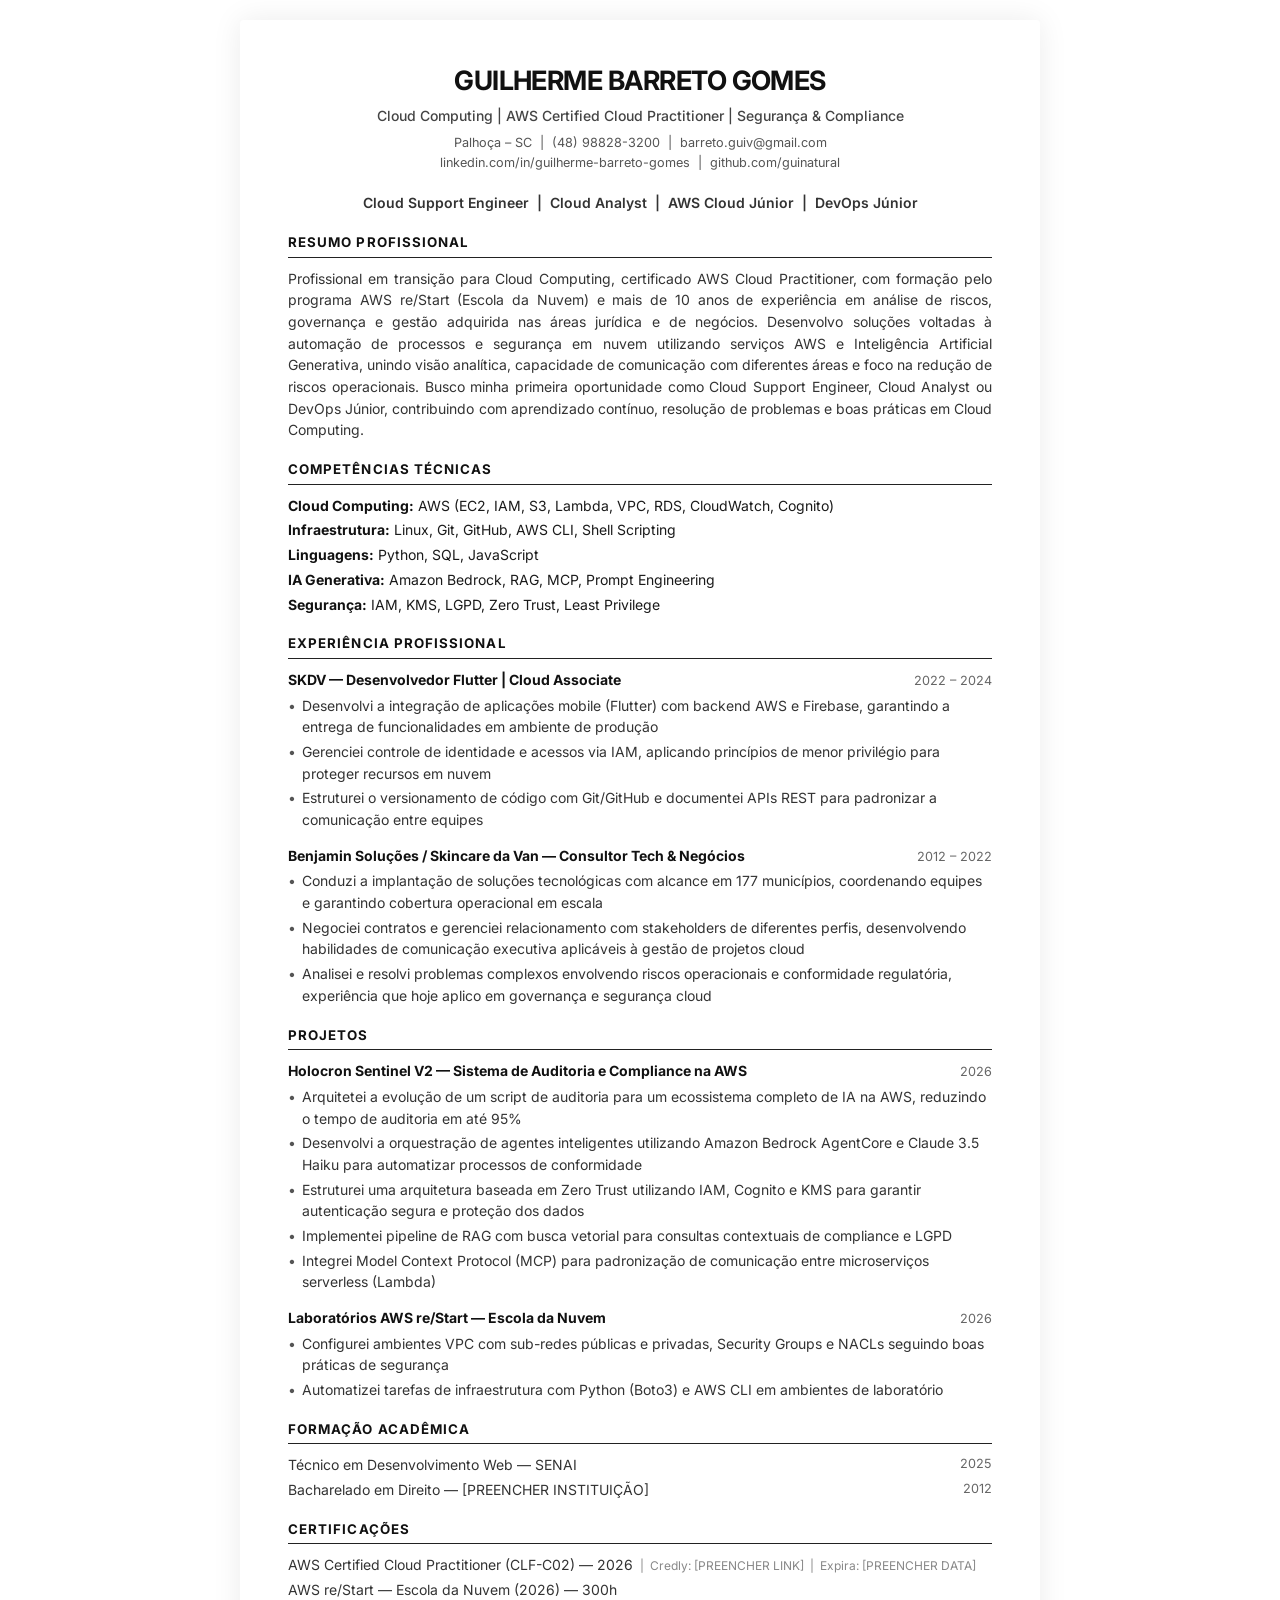
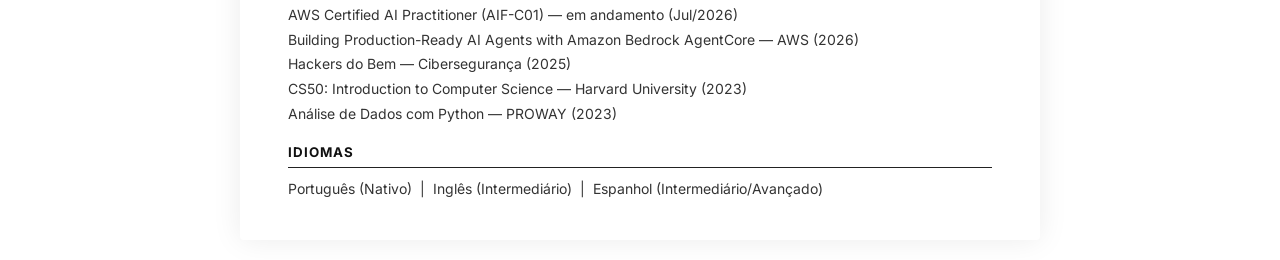
==== curriculo.html @ fcfd5087 "feat(portfolio): case Holocron, mapa de pastas e links" ====
<!DOCTYPE html>
<html lang="pt-BR">
<head>
  <meta charset="UTF-8">
  <meta name="viewport" content="width=device-width, initial-scale=1.0">
  <title>Guilherme Barreto Gomes — Currículo</title>
  <link rel="preconnect" href="https://fonts.googleapis.com">
  <link rel="preconnect" href="https://fonts.gstatic.com" crossorigin>
  <link href="https://fonts.googleapis.com/css2?family=Inter:wght@400;500;600;700&display=swap" rel="stylesheet">
  <style>
    @page {
      size: A4;
      margin: 18mm 20mm;
    }

    * {
      margin: 0;
      padding: 0;
      box-sizing: border-box;
    }

    body {
      font-family: 'Inter', 'Segoe UI', Arial, sans-serif;
      font-size: 10.5pt;
      line-height: 1.55;
      color: #1a1a1a;
      background: #fff;
      max-width: 210mm;
      margin: 0 auto;
      padding: 20mm;
    }

    /* ---- Header ---- */
    .header {
      text-align: center;
      margin-bottom: 20px;
    }

    .header h1 {
      font-size: 20pt;
      font-weight: 700;
      letter-spacing: -0.02em;
      color: #111;
      margin-bottom: 4px;
    }

    .header .subtitle {
      font-size: 10.5pt;
      font-weight: 500;
      color: #444;
      margin-bottom: 6px;
    }

    .header .contacts {
      font-size: 9.5pt;
      color: #555;
    }

    .header .contacts a {
      color: #555;
      text-decoration: none;
    }

    /* ---- Sections ---- */
    .section {
      margin-top: 18px;
    }

    .section-title {
      font-size: 10pt;
      font-weight: 700;
      text-transform: uppercase;
      letter-spacing: 0.08em;
      color: #111;
      padding-bottom: 4px;
      border-bottom: 1.5px solid #222;
      margin-bottom: 10px;
    }

    /* ---- Objective ---- */
    .objective {
      text-align: center;
      font-size: 10.5pt;
      font-weight: 600;
      color: #333;
      margin-top: 14px;
      margin-bottom: 4px;
    }

    /* ---- Summary ---- */
    .summary {
      font-size: 10.5pt;
      color: #333;
      text-align: justify;
    }

    /* ---- Skills ---- */
    .skills-list {
      list-style: none;
    }

    .skills-list li {
      margin-bottom: 3px;
      font-size: 10.5pt;
    }

    .skills-list li strong {
      color: #111;
    }

    /* ---- Experience ---- */
    .job {
      margin-bottom: 14px;
    }

    .job-header {
      display: flex;
      justify-content: space-between;
      align-items: baseline;
      margin-bottom: 4px;
    }

    .job-title {
      font-size: 10.5pt;
      font-weight: 700;
      color: #111;
    }

    .job-date {
      font-size: 9.5pt;
      color: #666;
      white-space: nowrap;
    }

    .job-bullets {
      list-style: none;
      padding-left: 0;
    }

    .job-bullets li {
      position: relative;
      padding-left: 14px;
      margin-bottom: 3px;
      font-size: 10.5pt;
      color: #333;
    }

    .job-bullets li::before {
      content: '•';
      position: absolute;
      left: 0;
      color: #555;
    }

    /* ---- Education ---- */
    .edu-item {
      display: flex;
      justify-content: space-between;
      margin-bottom: 3px;
      font-size: 10.5pt;
    }

    .edu-item .edu-name {
      color: #333;
    }

    .edu-item .edu-date {
      color: #666;
      font-size: 9.5pt;
      white-space: nowrap;
    }

    /* ---- Certifications ---- */
    .cert-item {
      margin-bottom: 3px;
      font-size: 10.5pt;
      color: #333;
    }

    .cert-item .cert-detail {
      font-size: 9pt;
      color: #888;
    }

    /* ---- Languages ---- */
    .languages {
      font-size: 10.5pt;
      color: #333;
    }

    /* Print */
    @media print {
      body {
        padding: 0;
        max-width: none;
      }
    }

    /* Screen preview padding */
    @media screen {
      body {
        padding: 40px 48px;
        max-width: 800px;
        box-shadow: 0 0 30px rgba(0,0,0,0.08);
        margin: 20px auto;
        border-radius: 4px;
      }
    }
  </style>
</head>
<body>

  <!-- HEADER -->
  <div class="header">
    <h1>GUILHERME BARRETO GOMES</h1>
    <div class="subtitle">Cloud Computing | AWS Certified Cloud Practitioner | Segurança & Compliance</div>
    <div class="contacts">
      Palhoça – SC &nbsp;|&nbsp; (48) 98828-3200 &nbsp;|&nbsp; barreto.guiv@gmail.com<br>
      <a href="https://www.linkedin.com/in/guilherme-barreto-gomes/">linkedin.com/in/guilherme-barreto-gomes</a> &nbsp;|&nbsp;
      <a href="https://github.com/guinatural">github.com/guinatural</a>
    </div>
  </div>

  <!-- OBJETIVO PROFISSIONAL -->
  <div class="objective">
    Cloud Support Engineer &nbsp;|&nbsp; Cloud Analyst &nbsp;|&nbsp; AWS Cloud Júnior &nbsp;|&nbsp; DevOps Júnior
  </div>

  <!-- RESUMO PROFISSIONAL -->
  <div class="section">
    <div class="section-title">Resumo Profissional</div>
    <p class="summary">
      Profissional em transição para Cloud Computing, certificado AWS Cloud Practitioner, com formação pelo programa AWS re/Start (Escola da Nuvem) e mais de 10 anos de experiência em análise de riscos, governança e gestão adquirida nas áreas jurídica e de negócios. Desenvolvo soluções voltadas à automação de processos e segurança em nuvem utilizando serviços AWS e Inteligência Artificial Generativa, unindo visão analítica, capacidade de comunicação com diferentes áreas e foco na redução de riscos operacionais. Busco minha primeira oportunidade como Cloud Support Engineer, Cloud Analyst ou DevOps Júnior, contribuindo com aprendizado contínuo, resolução de problemas e boas práticas em Cloud Computing.
    </p>
  </div>

  <!-- COMPETÊNCIAS TÉCNICAS -->
  <div class="section">
    <div class="section-title">Competências Técnicas</div>
    <ul class="skills-list">
      <li><strong>Cloud Computing:</strong> AWS (EC2, IAM, S3, Lambda, VPC, RDS, CloudWatch, Cognito)</li>
      <li><strong>Infraestrutura:</strong> Linux, Git, GitHub, AWS CLI, Shell Scripting</li>
      <li><strong>Linguagens:</strong> Python, SQL, JavaScript</li>
      <li><strong>IA Generativa:</strong> Amazon Bedrock, RAG, MCP, Prompt Engineering</li>
      <li><strong>Segurança:</strong> IAM, KMS, LGPD, Zero Trust, Least Privilege</li>
    </ul>
  </div>

  <!-- EXPERIÊNCIA PROFISSIONAL -->
  <div class="section">
    <div class="section-title">Experiência Profissional</div>

    <div class="job">
      <div class="job-header">
        <span class="job-title">SKDV — Desenvolvedor Flutter | Cloud Associate</span>
        <span class="job-date">2022 – 2024</span>
      </div>
      <ul class="job-bullets">
        <li>Desenvolvi a integração de aplicações mobile (Flutter) com backend AWS e Firebase, garantindo a entrega de funcionalidades em ambiente de produção</li>
        <li>Gerenciei controle de identidade e acessos via IAM, aplicando princípios de menor privilégio para proteger recursos em nuvem</li>
        <li>Estruturei o versionamento de código com Git/GitHub e documentei APIs REST para padronizar a comunicação entre equipes</li>
      </ul>
    </div>

    <div class="job">
      <div class="job-header">
        <span class="job-title">Benjamin Soluções / Skincare da Van — Consultor Tech & Negócios</span>
        <span class="job-date">2012 – 2022</span>
      </div>
      <ul class="job-bullets">
        <li>Conduzi a implantação de soluções tecnológicas com alcance em 177 municípios, coordenando equipes e garantindo cobertura operacional em escala</li>
        <li>Negociei contratos e gerenciei relacionamento com stakeholders de diferentes perfis, desenvolvendo habilidades de comunicação executiva aplicáveis à gestão de projetos cloud</li>
        <li>Analisei e resolvi problemas complexos envolvendo riscos operacionais e conformidade regulatória, experiência que hoje aplico em governança e segurança cloud</li>
      </ul>
    </div>
  </div>

  <!-- PROJETOS -->
  <div class="section">
    <div class="section-title">Projetos</div>

    <div class="job">
      <div class="job-header">
        <span class="job-title">Holocron Sentinel V2 — Sistema de Auditoria e Compliance na AWS</span>
        <span class="job-date">2026</span>
      </div>
      <ul class="job-bullets">
        <li>Arquitetei a evolução de um script de auditoria para um ecossistema completo de IA na AWS, reduzindo o tempo de auditoria em até 95%</li>
        <li>Desenvolvi a orquestração de agentes inteligentes utilizando Amazon Bedrock AgentCore e Claude 3.5 Haiku para automatizar processos de conformidade</li>
        <li>Estruturei uma arquitetura baseada em Zero Trust utilizando IAM, Cognito e KMS para garantir autenticação segura e proteção dos dados</li>
        <li>Implementei pipeline de RAG com busca vetorial para consultas contextuais de compliance e LGPD</li>
        <li>Integrei Model Context Protocol (MCP) para padronização de comunicação entre microserviços serverless (Lambda)</li>
      </ul>
    </div>

    <div class="job">
      <div class="job-header">
        <span class="job-title">Laboratórios AWS re/Start — Escola da Nuvem</span>
        <span class="job-date">2026</span>
      </div>
      <ul class="job-bullets">
        <li>Configurei ambientes VPC com sub-redes públicas e privadas, Security Groups e NACLs seguindo boas práticas de segurança</li>
        <li>Automatizei tarefas de infraestrutura com Python (Boto3) e AWS CLI em ambientes de laboratório</li>
      </ul>
    </div>
  </div>

  <!-- FORMAÇÃO ACADÊMICA -->
  <div class="section">
    <div class="section-title">Formação Acadêmica</div>
    <div class="edu-item">
      <span class="edu-name">Técnico em Desenvolvimento Web — SENAI</span>
      <span class="edu-date">2025</span>
    </div>
    <div class="edu-item">
      <span class="edu-name">Bacharelado em Direito — [PREENCHER INSTITUIÇÃO]</span>
      <span class="edu-date">2012</span>
    </div>
  </div>

  <!-- CERTIFICAÇÕES -->
  <div class="section">
    <div class="section-title">Certificações</div>
    <div class="cert-item">
      AWS Certified Cloud Practitioner (CLF-C02) — 2026
      <span class="cert-detail">&nbsp;|&nbsp; Credly: [PREENCHER LINK] &nbsp;|&nbsp; Expira: [PREENCHER DATA]</span>
    </div>
    <div class="cert-item">AWS re/Start — Escola da Nuvem (2026) — 300h</div>
    <div class="cert-item">AWS Certified AI Practitioner (AIF-C01) — em andamento (Jul/2026)</div>
    <div class="cert-item">Building Production-Ready AI Agents with Amazon Bedrock AgentCore — AWS (2026)</div>
    <div class="cert-item">Hackers do Bem — Cibersegurança (2025)</div>
    <div class="cert-item">CS50: Introduction to Computer Science — Harvard University (2023)</div>
    <div class="cert-item">Análise de Dados com Python — PROWAY (2023)</div>
  </div>

  <!-- IDIOMAS -->
  <div class="section">
    <div class="section-title">Idiomas</div>
    <p class="languages">Português (Nativo) &nbsp;|&nbsp; Inglês (Intermediário) &nbsp;|&nbsp; Espanhol (Intermediário/Avançado)</p>
  </div>

</body>
</html>
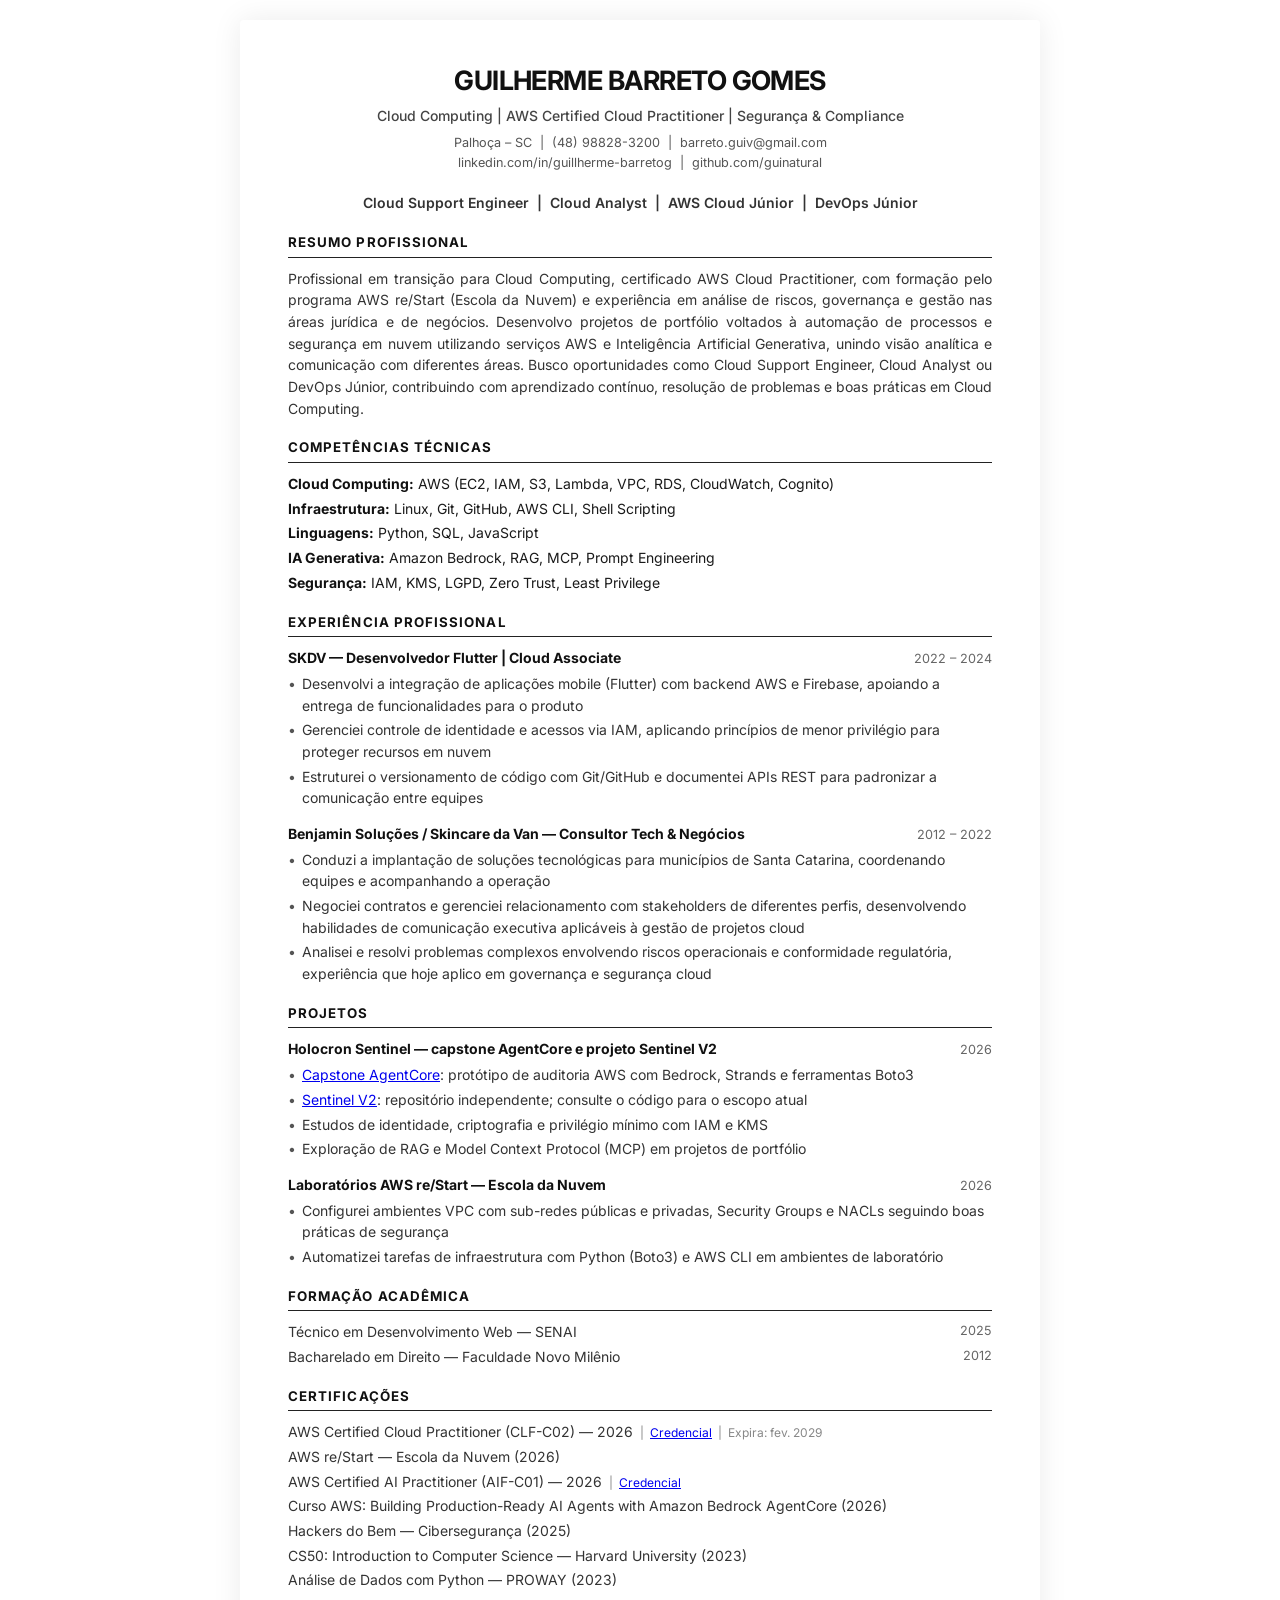
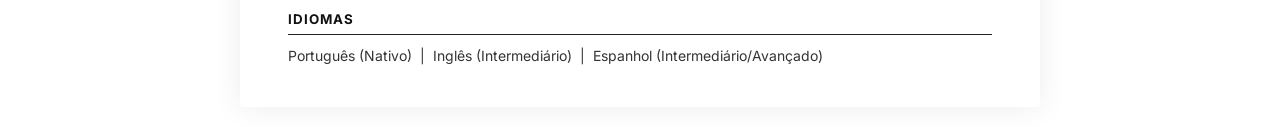
==== commit 6b8db201: "fix(portfolio): improve accuracy, accessibility, and navigation Correct project links and distinguis" ====
--- a/curriculo.html
+++ b/curriculo.html
@@ -3,6 +3,8 @@
 <head>
   <meta charset="UTF-8">
   <meta name="viewport" content="width=device-width, initial-scale=1.0">
+  <meta name="description" content="Currículo de Guilherme Barreto Gomes, com experiência em tecnologia, negócios, cloud e estudos AWS.">
+  <link rel="canonical" href="https://guinatural.github.io/curriculo.html">
   <title>Guilherme Barreto Gomes — Currículo</title>
   <link rel="preconnect" href="https://fonts.googleapis.com">
   <link rel="preconnect" href="https://fonts.gstatic.com" crossorigin>
@@ -60,6 +62,10 @@
       color: #555;
       text-decoration: none;
     }
+    a:focus-visible {
+      outline: 2px solid #1d4ed8;
+      outline-offset: 2px;
+    }
 
     /* ---- Sections ---- */
     .section {
@@ -67,6 +73,7 @@
     }
 
     .section-title {
+      margin-top: 0;
       font-size: 10pt;
       font-weight: 700;
       text-transform: uppercase;
@@ -206,6 +213,24 @@
         border-radius: 4px;
       }
     }
+
+    @media screen and (max-width: 560px) {
+      body {
+        padding: 24px 20px;
+        margin: 0 auto;
+      }
+
+      .job-header,
+      .edu-item {
+        align-items: flex-start;
+        flex-direction: column;
+        gap: 2px;
+      }
+
+      .header .contacts {
+        overflow-wrap: anywhere;
+      }
+    }
   </style>
 </head>
 <body>
@@ -216,7 +241,7 @@
     <div class="subtitle">Cloud Computing | AWS Certified Cloud Practitioner | Segurança & Compliance</div>
     <div class="contacts">
       Palhoça – SC &nbsp;|&nbsp; (48) 98828-3200 &nbsp;|&nbsp; barreto.guiv@gmail.com<br>
-      <a href="https://www.linkedin.com/in/guilherme-barreto-gomes/">linkedin.com/in/guilherme-barreto-gomes</a> &nbsp;|&nbsp;
+      <a href="https://www.linkedin.com/in/guillherme-barretog/" target="_blank" rel="noopener">linkedin.com/in/guillherme-barretog</a> &nbsp;|&nbsp;
       <a href="https://github.com/guinatural">github.com/guinatural</a>
     </div>
   </div>
@@ -228,15 +253,15 @@
 
   <!-- RESUMO PROFISSIONAL -->
   <div class="section">
-    <div class="section-title">Resumo Profissional</div>
+    <h2 class="section-title">Resumo Profissional</h2>
     <p class="summary">
-      Profissional em transição para Cloud Computing, certificado AWS Cloud Practitioner, com formação pelo programa AWS re/Start (Escola da Nuvem) e mais de 10 anos de experiência em análise de riscos, governança e gestão adquirida nas áreas jurídica e de negócios. Desenvolvo soluções voltadas à automação de processos e segurança em nuvem utilizando serviços AWS e Inteligência Artificial Generativa, unindo visão analítica, capacidade de comunicação com diferentes áreas e foco na redução de riscos operacionais. Busco minha primeira oportunidade como Cloud Support Engineer, Cloud Analyst ou DevOps Júnior, contribuindo com aprendizado contínuo, resolução de problemas e boas práticas em Cloud Computing.
+      Profissional em transição para Cloud Computing, certificado AWS Cloud Practitioner, com formação pelo programa AWS re/Start (Escola da Nuvem) e experiência em análise de riscos, governança e gestão nas áreas jurídica e de negócios. Desenvolvo projetos de portfólio voltados à automação de processos e segurança em nuvem utilizando serviços AWS e Inteligência Artificial Generativa, unindo visão analítica e comunicação com diferentes áreas. Busco oportunidades como Cloud Support Engineer, Cloud Analyst ou DevOps Júnior, contribuindo com aprendizado contínuo, resolução de problemas e boas práticas em Cloud Computing.
     </p>
   </div>
 
   <!-- COMPETÊNCIAS TÉCNICAS -->
   <div class="section">
-    <div class="section-title">Competências Técnicas</div>
+    <h2 class="section-title">Competências Técnicas</h2>
     <ul class="skills-list">
       <li><strong>Cloud Computing:</strong> AWS (EC2, IAM, S3, Lambda, VPC, RDS, CloudWatch, Cognito)</li>
       <li><strong>Infraestrutura:</strong> Linux, Git, GitHub, AWS CLI, Shell Scripting</li>
@@ -248,7 +273,7 @@
 
   <!-- EXPERIÊNCIA PROFISSIONAL -->
   <div class="section">
-    <div class="section-title">Experiência Profissional</div>
+    <h2 class="section-title">Experiência Profissional</h2>
 
     <div class="job">
       <div class="job-header">
@@ -256,7 +281,7 @@
         <span class="job-date">2022 – 2024</span>
       </div>
       <ul class="job-bullets">
-        <li>Desenvolvi a integração de aplicações mobile (Flutter) com backend AWS e Firebase, garantindo a entrega de funcionalidades em ambiente de produção</li>
+        <li>Desenvolvi a integração de aplicações mobile (Flutter) com backend AWS e Firebase, apoiando a entrega de funcionalidades para o produto</li>
         <li>Gerenciei controle de identidade e acessos via IAM, aplicando princípios de menor privilégio para proteger recursos em nuvem</li>
         <li>Estruturei o versionamento de código com Git/GitHub e documentei APIs REST para padronizar a comunicação entre equipes</li>
       </ul>
@@ -268,7 +293,7 @@
         <span class="job-date">2012 – 2022</span>
       </div>
       <ul class="job-bullets">
-        <li>Conduzi a implantação de soluções tecnológicas com alcance em 177 municípios, coordenando equipes e garantindo cobertura operacional em escala</li>
+        <li>Conduzi a implantação de soluções tecnológicas para municípios de Santa Catarina, coordenando equipes e acompanhando a operação</li>
         <li>Negociei contratos e gerenciei relacionamento com stakeholders de diferentes perfis, desenvolvendo habilidades de comunicação executiva aplicáveis à gestão de projetos cloud</li>
         <li>Analisei e resolvi problemas complexos envolvendo riscos operacionais e conformidade regulatória, experiência que hoje aplico em governança e segurança cloud</li>
       </ul>
@@ -277,19 +302,18 @@
 
   <!-- PROJETOS -->
   <div class="section">
-    <div class="section-title">Projetos</div>
+    <h2 class="section-title">Projetos</h2>
 
     <div class="job">
       <div class="job-header">
-        <span class="job-title">Holocron Sentinel V2 — Sistema de Auditoria e Compliance na AWS</span>
+        <span class="job-title">Holocron Sentinel — capstone AgentCore e projeto Sentinel V2</span>
         <span class="job-date">2026</span>
       </div>
       <ul class="job-bullets">
-        <li>Arquitetei a evolução de um script de auditoria para um ecossistema completo de IA na AWS, reduzindo o tempo de auditoria em até 95%</li>
-        <li>Desenvolvi a orquestração de agentes inteligentes utilizando Amazon Bedrock AgentCore e Claude 3.5 Haiku para automatizar processos de conformidade</li>
-        <li>Estruturei uma arquitetura baseada em Zero Trust utilizando IAM, Cognito e KMS para garantir autenticação segura e proteção dos dados</li>
-        <li>Implementei pipeline de RAG com busca vetorial para consultas contextuais de compliance e LGPD</li>
-        <li>Integrei Model Context Protocol (MCP) para padronização de comunicação entre microserviços serverless (Lambda)</li>
+        <li><a href="https://github.com/guinatural/Holocron-Sentinel-AWS-AgentCore" target="_blank" rel="noopener">Capstone AgentCore</a>: protótipo de auditoria AWS com Bedrock, Strands e ferramentas Boto3</li>
+        <li><a href="https://github.com/guinatural/Holocron-Sentinel-Startup-V2" target="_blank" rel="noopener">Sentinel V2</a>: repositório independente; consulte o código para o escopo atual</li>
+        <li>Estudos de identidade, criptografia e privilégio mínimo com IAM e KMS</li>
+        <li>Exploração de RAG e Model Context Protocol (MCP) em projetos de portfólio</li>
       </ul>
     </div>
 
@@ -307,27 +331,30 @@
 
   <!-- FORMAÇÃO ACADÊMICA -->
   <div class="section">
-    <div class="section-title">Formação Acadêmica</div>
+    <h2 class="section-title">Formação Acadêmica</h2>
     <div class="edu-item">
       <span class="edu-name">Técnico em Desenvolvimento Web — SENAI</span>
       <span class="edu-date">2025</span>
     </div>
     <div class="edu-item">
-      <span class="edu-name">Bacharelado em Direito — [PREENCHER INSTITUIÇÃO]</span>
+      <span class="edu-name">Bacharelado em Direito — Faculdade Novo Milênio</span>
       <span class="edu-date">2012</span>
     </div>
   </div>
 
   <!-- CERTIFICAÇÕES -->
   <div class="section">
-    <div class="section-title">Certificações</div>
+    <h2 class="section-title">Certificações</h2>
     <div class="cert-item">
       AWS Certified Cloud Practitioner (CLF-C02) — 2026
-      <span class="cert-detail">&nbsp;|&nbsp; Credly: [PREENCHER LINK] &nbsp;|&nbsp; Expira: [PREENCHER DATA]</span>
-    </div>
-    <div class="cert-item">AWS re/Start — Escola da Nuvem (2026) — 300h</div>
-    <div class="cert-item">AWS Certified AI Practitioner (AIF-C01) — em andamento (Jul/2026)</div>
-    <div class="cert-item">Building Production-Ready AI Agents with Amazon Bedrock AgentCore — AWS (2026)</div>
+      <span class="cert-detail">&nbsp;|&nbsp; <a href="https://www.credly.com/badges/9f28dc2a-d9b8-4774-ab9f-dfe3a8324ff0/public_url" target="_blank" rel="noopener">Credencial</a> &nbsp;|&nbsp; Expira: fev. 2029</span>
+    </div>
+    <div class="cert-item">AWS re/Start — Escola da Nuvem (2026)</div>
+    <div class="cert-item">
+      AWS Certified AI Practitioner (AIF-C01) — 2026
+      <span class="cert-detail">&nbsp;|&nbsp; <a href="https://www.credly.com/badges/7445eb92-7adf-4c92-ae73-f16fb24757bb" target="_blank" rel="noopener">Credencial</a></span>
+    </div>
+    <div class="cert-item">Curso AWS: Building Production-Ready AI Agents with Amazon Bedrock AgentCore (2026)</div>
     <div class="cert-item">Hackers do Bem — Cibersegurança (2025)</div>
     <div class="cert-item">CS50: Introduction to Computer Science — Harvard University (2023)</div>
     <div class="cert-item">Análise de Dados com Python — PROWAY (2023)</div>
@@ -335,7 +362,7 @@
 
   <!-- IDIOMAS -->
   <div class="section">
-    <div class="section-title">Idiomas</div>
+    <h2 class="section-title">Idiomas</h2>
     <p class="languages">Português (Nativo) &nbsp;|&nbsp; Inglês (Intermediário) &nbsp;|&nbsp; Espanhol (Intermediário/Avançado)</p>
   </div>
 
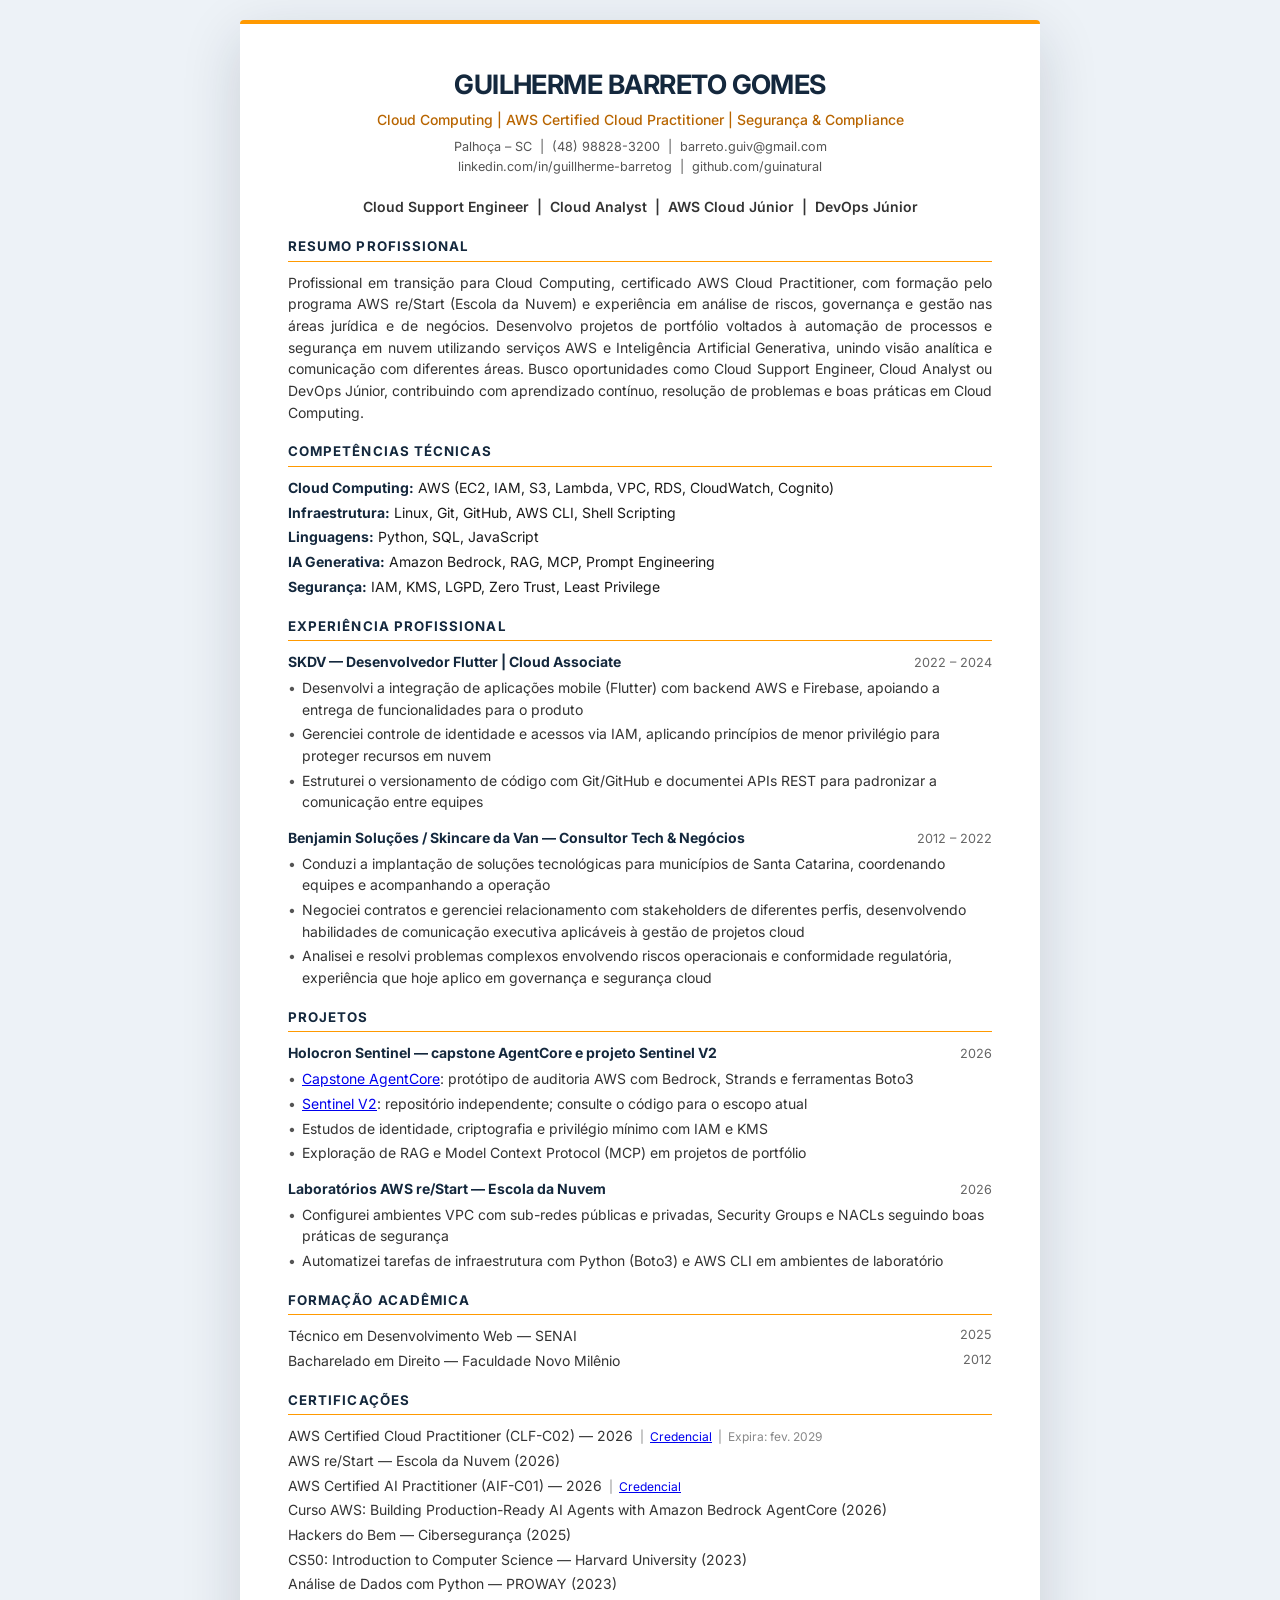
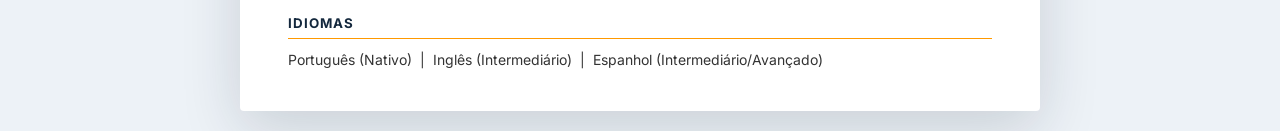
==== commit 58483c23: "style(portfolio): add AWS-inspired visual system Refresh the portfolio pages with an enterprise-styl" ====
--- a/curriculo.html
+++ b/curriculo.html
@@ -208,9 +208,32 @@
       body {
         padding: 40px 48px;
         max-width: 800px;
-        box-shadow: 0 0 30px rgba(0,0,0,0.08);
+        border-top: 4px solid #ff9900;
+        box-shadow: 0 18px 60px rgba(17, 31, 48, 0.16);
         margin: 20px auto;
         border-radius: 4px;
+      }
+
+      html {
+        background: #edf2f7;
+      }
+
+      .header h1 {
+        color: #14283d;
+      }
+
+      .header .subtitle {
+        color: #b86500;
+      }
+
+      .section-title {
+        color: #14283d;
+        border-bottom-color: #ff9900;
+      }
+
+      .job-title,
+      .skills-list li strong {
+        color: #14283d;
       }
     }
 
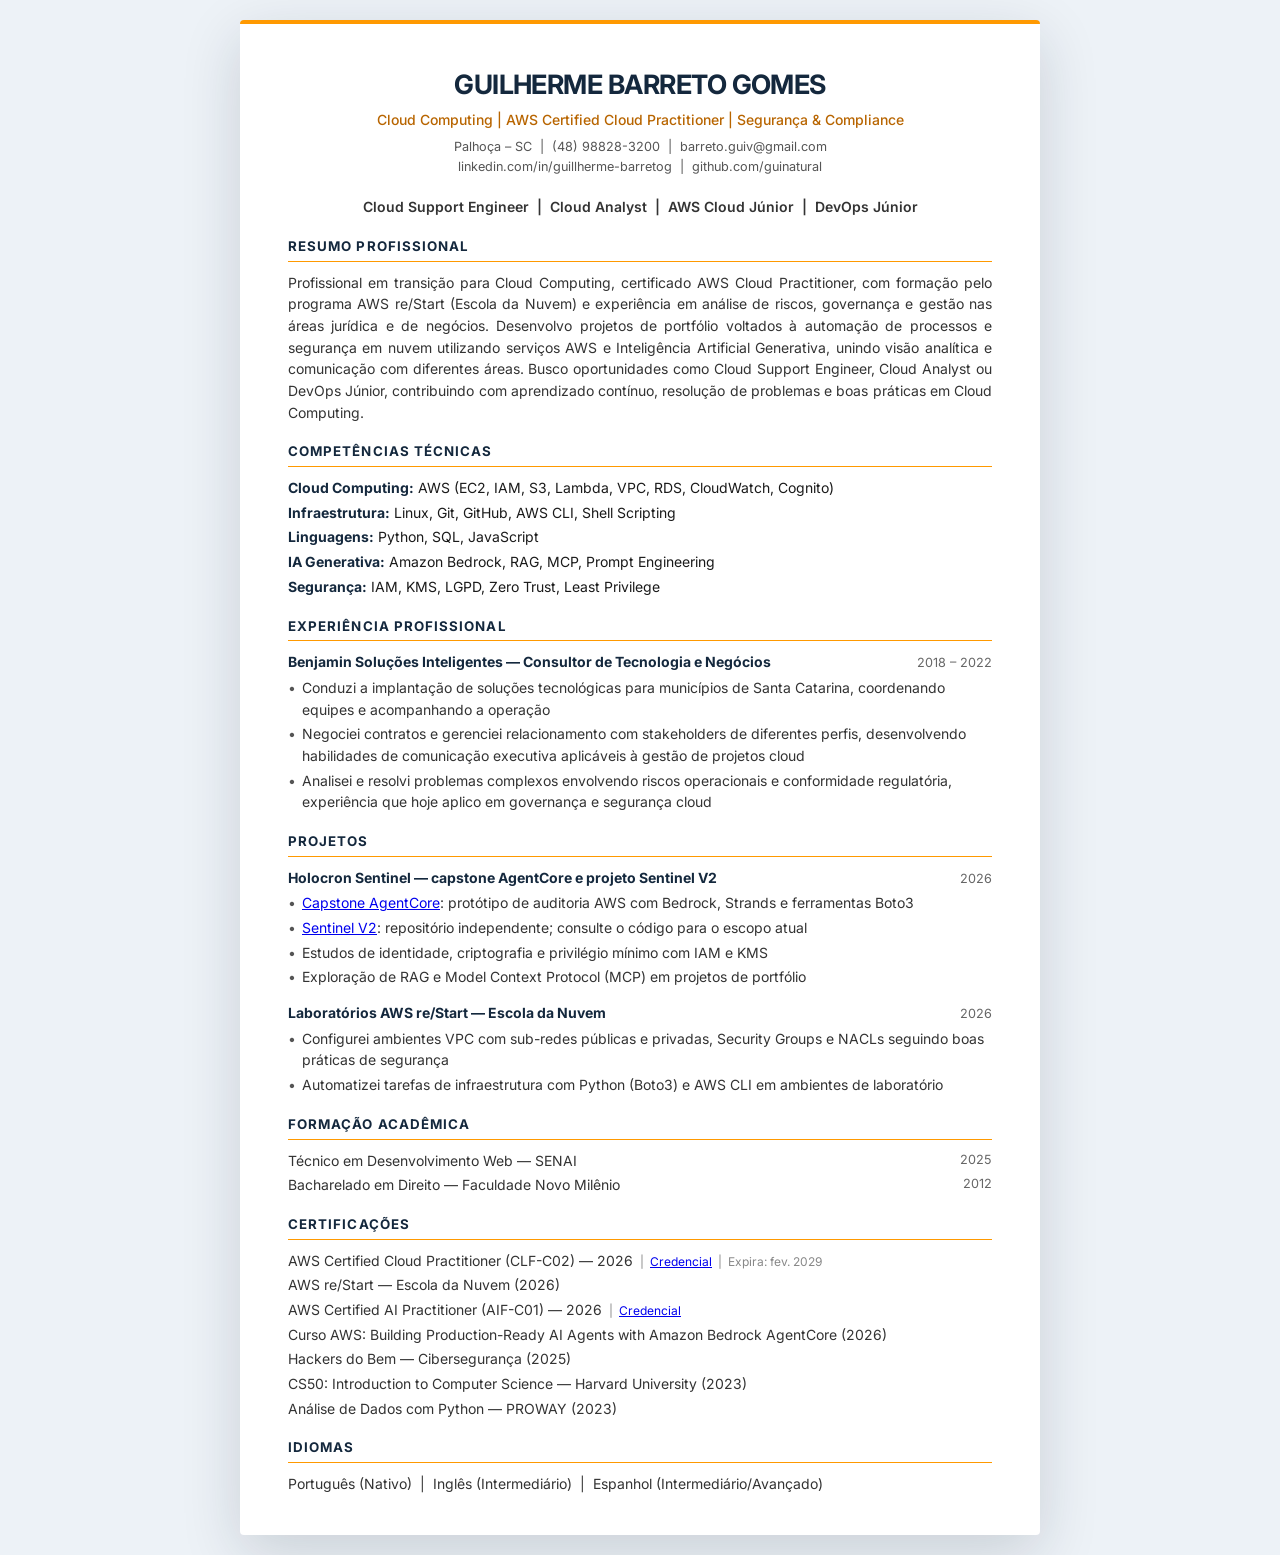
==== commit 0405f092: "remove invalid SkinCare portfolio experience Clarify Wayfinder as an investigative design and identi" ====
--- a/curriculo.html
+++ b/curriculo.html
@@ -300,20 +300,8 @@
 
     <div class="job">
       <div class="job-header">
-        <span class="job-title">SKDV — Desenvolvedor Flutter | Cloud Associate</span>
-        <span class="job-date">2022 – 2024</span>
-      </div>
-      <ul class="job-bullets">
-        <li>Desenvolvi a integração de aplicações mobile (Flutter) com backend AWS e Firebase, apoiando a entrega de funcionalidades para o produto</li>
-        <li>Gerenciei controle de identidade e acessos via IAM, aplicando princípios de menor privilégio para proteger recursos em nuvem</li>
-        <li>Estruturei o versionamento de código com Git/GitHub e documentei APIs REST para padronizar a comunicação entre equipes</li>
-      </ul>
-    </div>
-
-    <div class="job">
-      <div class="job-header">
-        <span class="job-title">Benjamin Soluções / Skincare da Van — Consultor Tech & Negócios</span>
-        <span class="job-date">2012 – 2022</span>
+        <span class="job-title">Benjamin Soluções Inteligentes — Consultor de Tecnologia e Negócios</span>
+        <span class="job-date">2018 – 2022</span>
       </div>
       <ul class="job-bullets">
         <li>Conduzi a implantação de soluções tecnológicas para municípios de Santa Catarina, coordenando equipes e acompanhando a operação</li>
